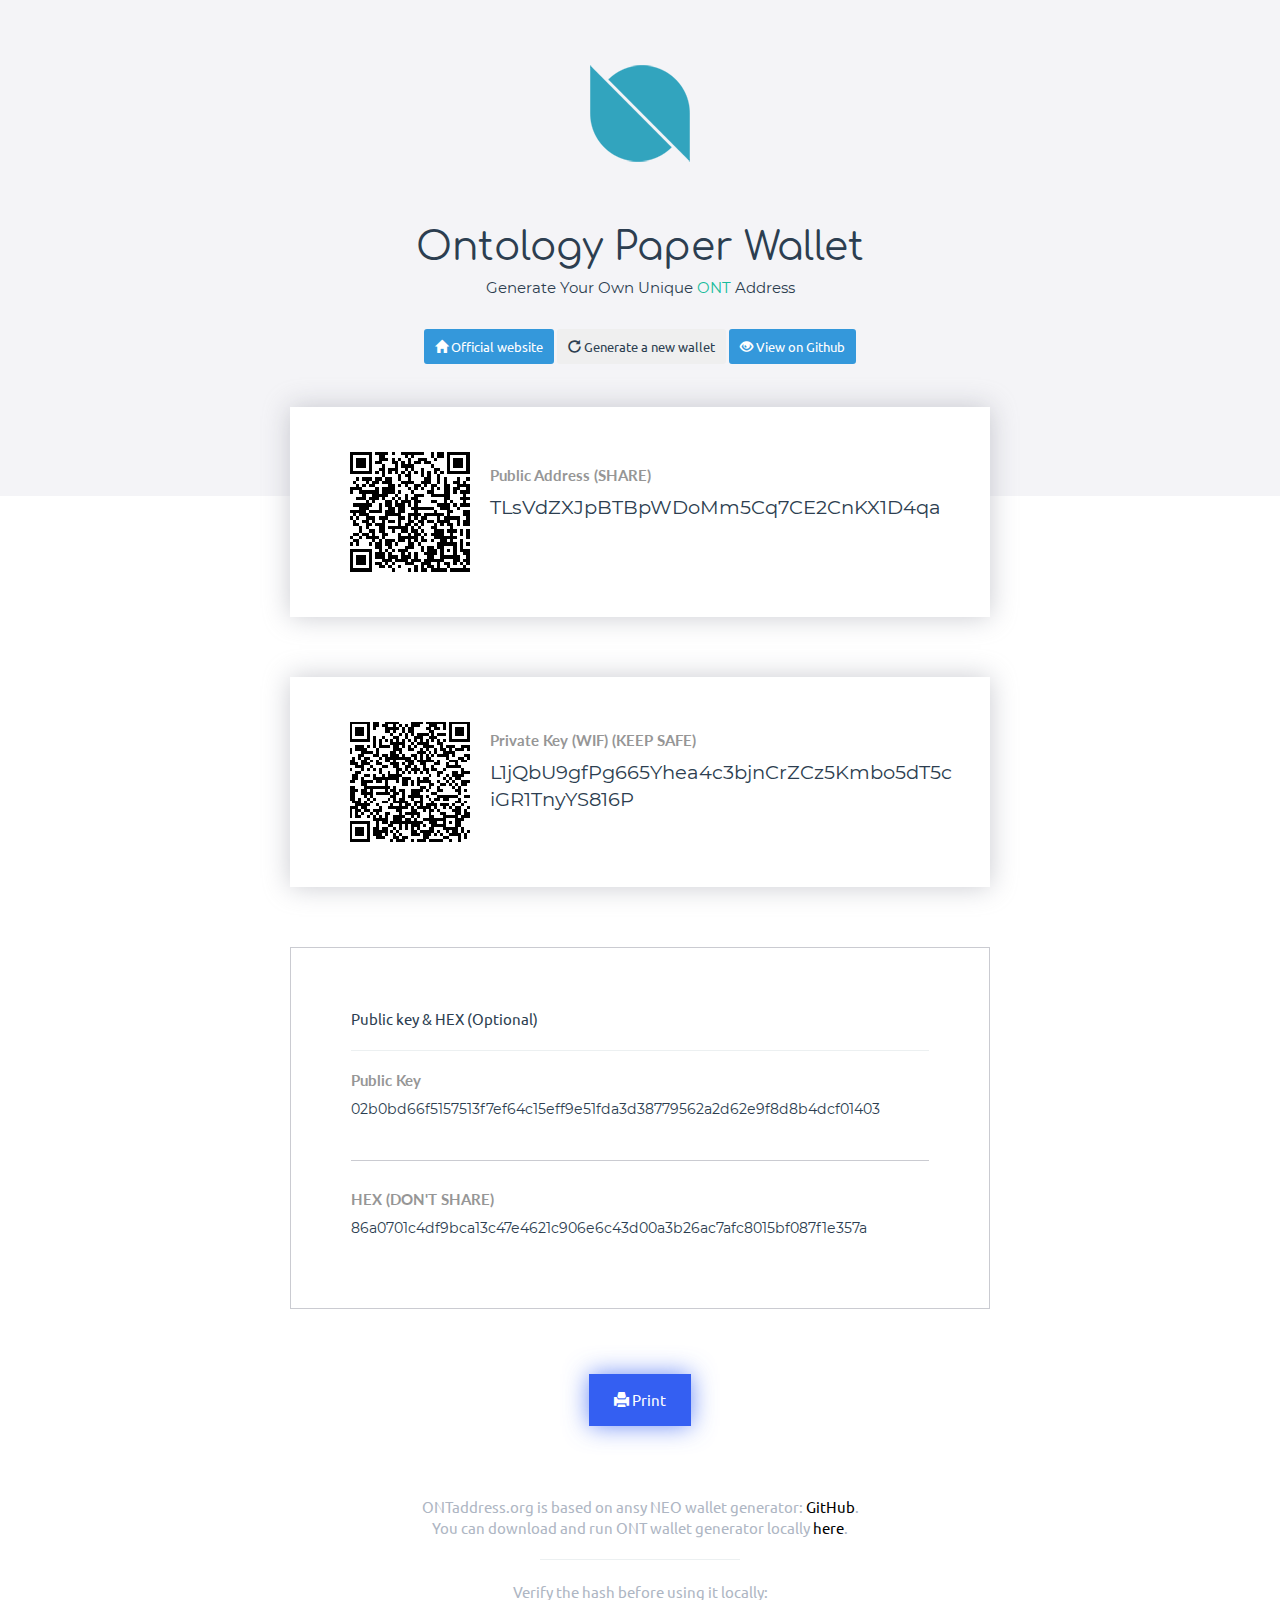
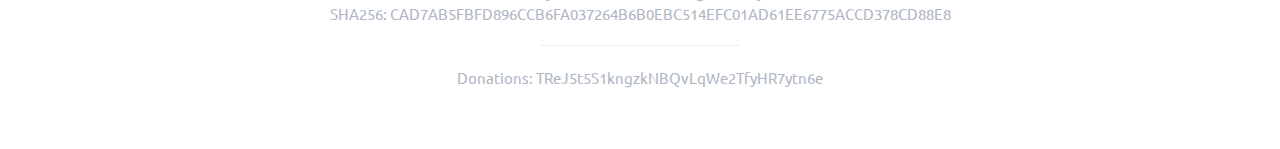
==== index.html @ ca71deea "Add files via upload" ====
<!DOCTYPE html><html> <head> <meta charset="utf-8"> <meta http-equiv="X-UA-Compatible" content="IE=edge,chrome=1"> <title>ONT - Ontology Paper Wallet Generator</title> <meta name="description" content="Offline paper wallet generator for (ONT) Ontology cryptocurrency. Print your own offline tamper resistant paper wallets to store ONT in 'cold storage'. Uses secure OntAddress.org open-source JavaScript key generator."> <meta name="keywords" content="ont,paperwallet,paper,wallet,cryptocurrency,ont.io,ontology"> <meta name="viewport" content="width=device-width, initial-scale=1"> <link rel="shortcut icon" href="images/favicon.png" type="image/x-icon"> <link rel="icon" href="images/favicon.ico" type="image/x-icon"> <link rel="stylesheet" href="css/bootstrap/css/bootstrap.min.css"> <link rel="stylesheet" href="css/main.min.css"> </head> <body><div id="root"></div><div class="container-fluid"> <div class="row"> <div class="col-md-12 bg-band-grey"> <div class="page-header text-center logo"><img src="images/logo.png" title="Ont Paper Wallet" alt="ONT Paper Wallet"></div></div><div class="col-md-12 bg-band-grey title-container"> <div class="page-header text-center"> <h1 class="site-title">Ontology Paper Wallet</h1> <h5 class="site-slogan noprint">Generate Your Own Unique <a href="http://ont.io" target="blank">ONT</a> Address</h5> <div class="noprint" id="new_wallet" style="display:none;"> <br><button type="button" class="btn btn-info btn-sm" onClick="location.href='https://ont.io';"><span aria-hidden="true" class="glyphicon glyphicon-home"></span> Official website</button> <button type="button" class="btn btn-sm" onClick="window.location.reload();"><span aria-hidden="true" class="glyphicon glyphicon-repeat"></span> Generate a new wallet</button> <button type="button" class="btn btn-info btn-sm" onClick="location.href='https://github.com/eskakatana/ontaddress.org';"><span aria-hidden="true" class="glyphicon glyphicon-eye-open"></span> View on Github</button></div></div></div></div><div class="noprint"><br><br><br><br></div><div id="loader" class="noprint"> <wallet> <div class="col-md-12"> <div class="address-block address-block-public"> <h5 style="text-align: center;">Generating a new paper wallet...</h5> <div class="cssload-loader"></div><div class="clearfix"></div></div></div></wallet> </div><div id="main_screen" style="display:none;"> <wallet> <div class="row after" style="display: block;"> <div class="col-md-12"> <div class="address-block address-block-public"> <div class="col-md-3"> <qrcode id="qrcodeAddress" size="100" class="primary"></qrcode> </div><div class="col-md-9"> <h5>Public Address (SHARE)</h5> <div id="address" class="hash address"></div></div><div class="clearfix"></div></div></div></div><div class="row after" style="display: block;"> <div class="col-md-12"> <div class="address-block"> <div class="col-md-3"> <qrcode id="qrcodeSecret" size="100" class="primary"></qrcode> </div><div class="col-md-9"> <h5>Private Key (WIF) (KEEP SAFE)</h5> <div id="secret" class="hash passphrase"></div></div><div class="clearfix"></div></div></div></div><div class="row noprint after" style="display: block;"> <div class="col-md-12"> <div class="key-data"> <p style="martin-bottom: 10px;">Public key & HEX (Optional)</p><hr> <div class="key-data-item"> <h5>Public Key</h5> <p id="public_key" class="hash" style="font-size: 94%;"></p></div><div class="key-data-item"> <h5>HEX (DON'T SHARE)</h5> <p id="hex_key" class="hash" style="font-size: 94%;"></p></div></div></div></div><div class="row noprint after" style="display: block;"> <div class="col-md-12 text-center"> <button type="button" onclick="window.print();return false;" class="btn btn-print"><span aria-hidden="true" class="glyphicon glyphicon-print"></span> Print </button> </div></div></wallet> </div><div class="footer text-center noprint">ONTaddress.org is based on ansy NEO wallet generator: <a href="https://github.com/snowypowers/ansy" target="blank">GitHub</a>.<br>You can download and run ONT wallet generator locally <a href="ont_pw.zip" target="blank">here</a>.<hr style="width:200px;">Verify the hash before using it locally:<br>SHA256: CAD7AB5FBFD896CCB6FA037264B6B0EBC514EFC01AD61EE6775ACCD378CD88E8<hr style="width:200px;">Donations: TReJ5t5S1kngzkNBQvLqWe2TfyHR7ytn6e</div></div></body><script src="js/script.min.js"></script><script src="js/jquery.min.js"></script><script src="js/qrcode.min.js"></script><script type="text/javascript">$(document).ready(function(){$('#gen').trigger('click');$('#loader').hide();$('#main_screen').show();$('#new_wallet').show();});</script></html>
---- css/main.min.css ----
@font-face{font-family:'Montserrat';font-style:normal;font-weight:400;src:url(../fonts/montserrat-v12-latin-regular.eot);src:local('Montserrat Regular'),local('Montserrat-Regular'),url('../fonts/montserrat-v12-latin-regular.eot?#iefix') format('embedded-opentype'),url(../fonts/montserrat-v12-latin-regular.woff2) format('woff2'),url(../fonts/montserrat-v12-latin-regular.woff) format('woff'),url(../fonts/montserrat-v12-latin-regular.ttf) format('truetype'),url('../fonts/montserrat-v12-latin-regular.svg#Montserrat') format('svg')}@font-face{font-family:'Comfortaa';font-style:normal;font-weight:400;src:url(../fonts/comfortaa-v12-latin-regular.eot);src:local('Comfortaa Regular'),local('Comfortaa-Regular'),url('../fonts/comfortaa-v12-latin-regular.eot?#iefix') format('embedded-opentype'),url(../fonts/comfortaa-v12-latin-regular.woff2) format('woff2'),url(../fonts/comfortaa-v12-latin-regular.woff) format('woff'),url(../fonts/comfortaa-v12-latin-regular.ttf) format('truetype'),url('../fonts/comfortaa-v12-latin-regular.svg#Comfortaa') format('svg')}@font-face{font-family:'Ubuntu';font-style:normal;font-weight:400;src:url(../fonts/ubuntu-v11-latin-regular.eot);src:local('Ubuntu Regular'),local('Ubuntu-Regular'),url('../fonts/ubuntu-v11-latin-regular.eot?#iefix') format('embedded-opentype'),url(../fonts/ubuntu-v11-latin-regular.woff2) format('woff2'),url(../fonts/ubuntu-v11-latin-regular.woff) format('woff'),url(../fonts/ubuntu-v11-latin-regular.ttf) format('truetype'),url('../fonts/ubuntu-v11-latin-regular.svg#Ubuntu') format('svg')}*{outline:0!important}.ng-cloak{display:none}body{font-family:"Ubuntu";margin-bottom:60px}.page-header{margin-top:0;padding-top:42px}.page-header h1 a{color:#222}.page-header h5 small{color:#999}.page-header h5 small a{color:#555}.page-header .version{color:#bbb}.page-header .gh-btns{height:28px}.page-header .gh-btns iframe{margin:0 5px!important}.page-header.logo{margin-top:0;margin-bottom:0;padding-top:63px;padding-bottom:0}.footer{margin-top:40px;color:#aeb6c3}.footer a{color:#000}.bg-band-grey{background:#f4f4f7}.title-container{padding-bottom:100px}.site-title{font-family:'Comfortaa',cursive}.site-slogan{font-family:'Montserrat',sans-serif}.wallet-icon{margin-bottom:60px;margin-top:-60px}.btn{font-family:'Ubuntu',sans-serif}wallet .btn-print,wallet .btn-save{margin:5px 0;padding:15px 25px;color:#000;background:#fff;border:0;border-radius:0;-webkit-box-shadow:0 0 25px 0 rgba(181,183,191,.72);-moz-box-shadow:0 0 25px 0 rgba(181,183,191,.72);box-shadow:0 0 25px 0 rgba(181,183,191,.72)}wallet .btn-print:hover,wallet .btn-save:hover{color:#345ff2;background:#fff;-webkit-box-shadow:0 0 25px 0 #b5b7bf;-moz-box-shadow:0 0 25px 0 #b5b7bf;box-shadow:0 0 25px 0 #b5b7bf}wallet .btn-print,wallet .btn-save{margin-bottom:30px;background:#345ff2;color:#fff;-webkit-box-shadow:0 0 25px 0 rgba(52,95,242,.72);-moz-box-shadow:0 0 25px 0 rgba(52,95,242,.72);box-shadow:0 0 25px 0 rgba(52,95,242,.72)}wallet .btn-print:hover,wallet .btn-save:hover{background:#0b3eec;color:#fff;-webkit-box-shadow:0 0 25px 0 #345ff2;-moz-box-shadow:0 0 25px 0 #345ff2;box-shadow:0 0 25px 0 #345ff2}wallet .hash{font-family:'Montserrat',sans-serif;word-wrap:break-word;cursor:pointer;font-size:100%}wallet .hash.address,wallet .hash.passphrase{font-size:130%}wallet .paper-wrapper{position:relative;margin-top:25px;margin-bottom:25px;cursor:default;border:1px solid #777}wallet .paper-wrapper *{position:absolute}wallet .paper-wrapper img{top:0;left:0}wallet .paper-wrapper .paper .address,wallet .paper-wrapper .paper .passphrase,wallet .paper-wrapper .paper .amount_label{white-space:nowrap;color:#2c2c2c}wallet .paper-wrapper .paper .passphrase_label,wallet .paper-wrapper .paper .address_label{white-space:nowrap;color:#eee}wallet .address-block{padding:20px;background-color:#fff;-webkit-box-shadow:0 0 25px 0 rgba(181,183,191,.72);-moz-box-shadow:0 0 25px 0 rgba(181,183,191,.72);box-shadow:0 0 25px 0 rgba(181,183,191,.72);width:100%;max-width:700px;margin:0 auto 60px}wallet .address-block-public{margin-top:-175px}wallet .address-block h5{color:#969696;font-weight:700;margin-top:35px}wallet .address-block-public h5{margin-top:40px}wallet .address-block .description{display:inline-block;margin:18px 0}wallet .address-block qrcode.primary{margin:25px;float:left}wallet .address-block qrcode.mobile{display:block;text-align:center;margin-top:10px}wallet .key-data{padding:60px;border:1px solid rgba(181,183,191,.72);width:100%;max-width:700px;margin:0 auto 60px}wallet .key-data-item{border-bottom:1px solid rgba(181,183,191,.72);padding-bottom:30px;margin-bottom:30px}wallet .key-data-item h5{color:#969696;font-weight:700}wallet .key-data-item:last-child{border-bottom:0;padding-bottom:0;margin-bottom:0}.cssload-loader{position:relative;width:6px;height:6px;margin:30px auto;border-radius:6px;background-color:#333;transform-origin:50% 50%;-o-transform-origin:50% 50%;-ms-transform-origin:50% 50%;-webkit-transform-origin:50% 50%;-moz-transform-origin:50% 50%;animation:cssload-loader 0.75s linear infinite;-o-animation:cssload-loader 0.75s linear infinite;-ms-animation:cssload-loader 0.75s linear infinite;-webkit-animation:cssload-loader 0.75s linear infinite;-moz-animation:cssload-loader 0.75s linear infinite}.cssload-loader:before{content:"";position:absolute;background-color:#333;top:0;left:-13px;height:6px;width:6px;border-radius:6px;opacity:.5}.cssload-loader:after{content:"";position:absolute;background-color:#333;top:0;left:13px;height:6px;width:6px;border-radius:6px;opacity:.5}@keyframes cssload-loader{0%{transform:rotate(0deg)}100%{transform:rotate(180deg)}}@-o-keyframes cssload-loader{0%{-o-transform:rotate(0deg)}100%{-o-transform:rotate(180deg)}}@-ms-keyframes cssload-loader{0%{-ms-transform:rotate(0deg)}100%{-ms-transform:rotate(180deg)}}@-webkit-keyframes cssload-loader{0%{-webkit-transform:rotate(0deg)}100%{-webkit-transform:rotate(180deg)}}@-moz-keyframes cssload-loader{0%{-moz-transform:rotate(0deg)}100%{-moz-transform:rotate(180deg)}}@media print{.noprint,.noprint *{display:none}.print,.print *{display:block}.hidden.print{display:block!important}wallet .hash.address,wallet .hash.passphrase{font-weight:400}wallet .address-block{margin-top:-15px!important;margin-bottom:0!important;padding:0!important}wallet .address-block img.print-logo{margin-left:30px}wallet .address-block qrcode.print{display:block!important;margin:0 15px;border:1px solid rgba(181,183,191,.72);padding:5px}wallet .address-block h5{color:#969696!important;padding-top:10px!important}wallet .address-block.print-logo{margin-top:20px!important}wallet .address-block-public h5{padding-top:30px!important}}
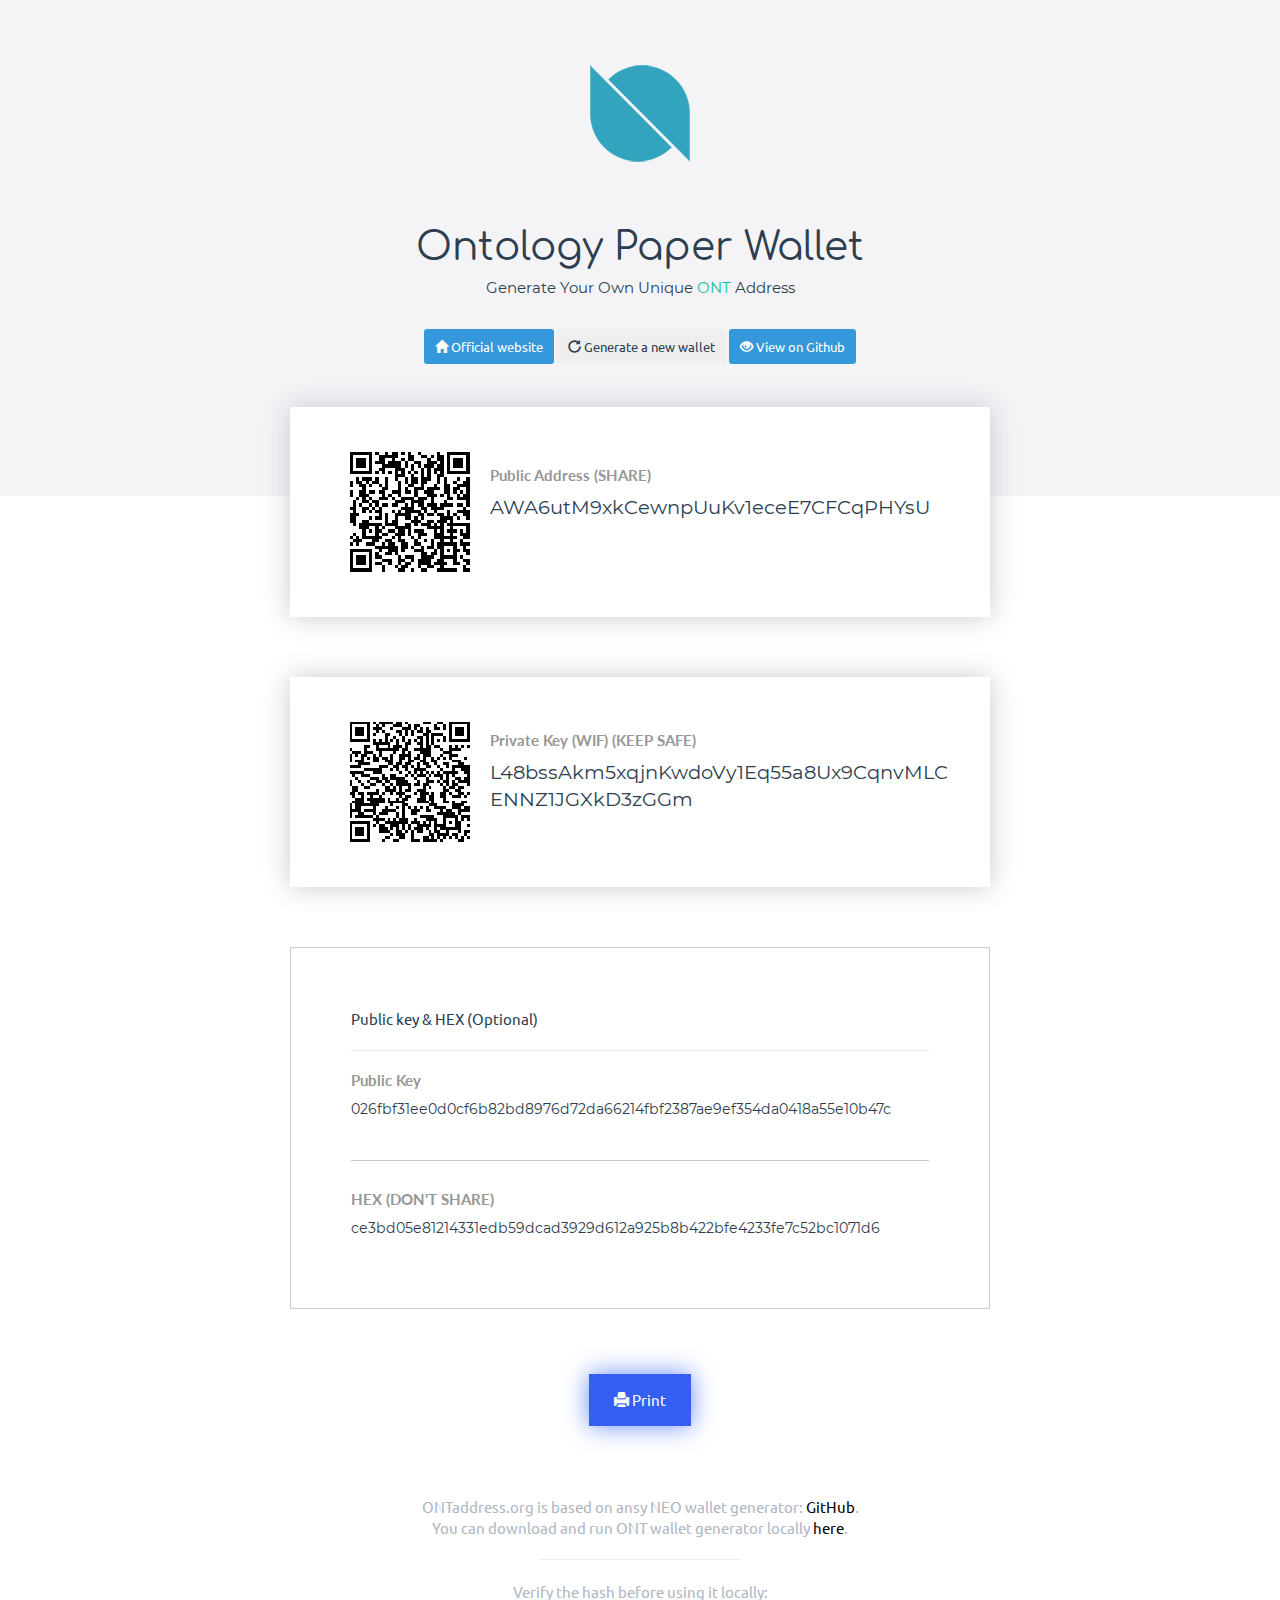
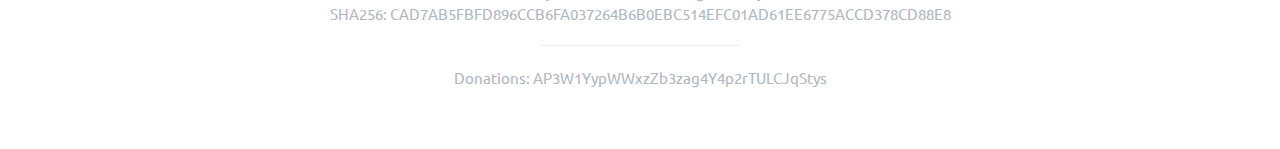
==== commit e8627d1a: "Update index.html" ====
--- a/index.html
+++ b/index.html
@@ -1 +1 @@
-<!DOCTYPE html><html> <head> <meta charset="utf-8"> <meta http-equiv="X-UA-Compatible" content="IE=edge,chrome=1"> <title>ONT - Ontology Paper Wallet Generator</title> <meta name="description" content="Offline paper wallet generator for (ONT) Ontology cryptocurrency. Print your own offline tamper resistant paper wallets to store ONT in 'cold storage'. Uses secure OntAddress.org open-source JavaScript key generator."> <meta name="keywords" content="ont,paperwallet,paper,wallet,cryptocurrency,ont.io,ontology"> <meta name="viewport" content="width=device-width, initial-scale=1"> <link rel="shortcut icon" href="images/favicon.png" type="image/x-icon"> <link rel="icon" href="images/favicon.ico" type="image/x-icon"> <link rel="stylesheet" href="css/bootstrap/css/bootstrap.min.css"> <link rel="stylesheet" href="css/main.min.css"> </head> <body><div id="root"></div><div class="container-fluid"> <div class="row"> <div class="col-md-12 bg-band-grey"> <div class="page-header text-center logo"><img src="images/logo.png" title="Ont Paper Wallet" alt="ONT Paper Wallet"></div></div><div class="col-md-12 bg-band-grey title-container"> <div class="page-header text-center"> <h1 class="site-title">Ontology Paper Wallet</h1> <h5 class="site-slogan noprint">Generate Your Own Unique <a href="http://ont.io" target="blank">ONT</a> Address</h5> <div class="noprint" id="new_wallet" style="display:none;"> <br><button type="button" class="btn btn-info btn-sm" onClick="location.href='https://ont.io';"><span aria-hidden="true" class="glyphicon glyphicon-home"></span> Official website</button> <button type="button" class="btn btn-sm" onClick="window.location.reload();"><span aria-hidden="true" class="glyphicon glyphicon-repeat"></span> Generate a new wallet</button> <button type="button" class="btn btn-info btn-sm" onClick="location.href='https://github.com/eskakatana/ontaddress.org';"><span aria-hidden="true" class="glyphicon glyphicon-eye-open"></span> View on Github</button></div></div></div></div><div class="noprint"><br><br><br><br></div><div id="loader" class="noprint"> <wallet> <div class="col-md-12"> <div class="address-block address-block-public"> <h5 style="text-align: center;">Generating a new paper wallet...</h5> <div class="cssload-loader"></div><div class="clearfix"></div></div></div></wallet> </div><div id="main_screen" style="display:none;"> <wallet> <div class="row after" style="display: block;"> <div class="col-md-12"> <div class="address-block address-block-public"> <div class="col-md-3"> <qrcode id="qrcodeAddress" size="100" class="primary"></qrcode> </div><div class="col-md-9"> <h5>Public Address (SHARE)</h5> <div id="address" class="hash address"></div></div><div class="clearfix"></div></div></div></div><div class="row after" style="display: block;"> <div class="col-md-12"> <div class="address-block"> <div class="col-md-3"> <qrcode id="qrcodeSecret" size="100" class="primary"></qrcode> </div><div class="col-md-9"> <h5>Private Key (WIF) (KEEP SAFE)</h5> <div id="secret" class="hash passphrase"></div></div><div class="clearfix"></div></div></div></div><div class="row noprint after" style="display: block;"> <div class="col-md-12"> <div class="key-data"> <p style="martin-bottom: 10px;">Public key & HEX (Optional)</p><hr> <div class="key-data-item"> <h5>Public Key</h5> <p id="public_key" class="hash" style="font-size: 94%;"></p></div><div class="key-data-item"> <h5>HEX (DON'T SHARE)</h5> <p id="hex_key" class="hash" style="font-size: 94%;"></p></div></div></div></div><div class="row noprint after" style="display: block;"> <div class="col-md-12 text-center"> <button type="button" onclick="window.print();return false;" class="btn btn-print"><span aria-hidden="true" class="glyphicon glyphicon-print"></span> Print </button> </div></div></wallet> </div><div class="footer text-center noprint">ONTaddress.org is based on ansy NEO wallet generator: <a href="https://github.com/snowypowers/ansy" target="blank">GitHub</a>.<br>You can download and run ONT wallet generator locally <a href="ont_pw.zip" target="blank">here</a>.<hr style="width:200px;">Verify the hash before using it locally:<br>SHA256: CAD7AB5FBFD896CCB6FA037264B6B0EBC514EFC01AD61EE6775ACCD378CD88E8<hr style="width:200px;">Donations: TReJ5t5S1kngzkNBQvLqWe2TfyHR7ytn6e</div></div></body><script src="js/script.min.js"></script><script src="js/jquery.min.js"></script><script src="js/qrcode.min.js"></script><script type="text/javascript">$(document).ready(function(){$('#gen').trigger('click');$('#loader').hide();$('#main_screen').show();$('#new_wallet').show();});</script></html>+<!DOCTYPE html><html> <head> <meta charset="utf-8"> <meta http-equiv="X-UA-Compatible" content="IE=edge,chrome=1"> <title>ONT - Ontology Paper Wallet Generator</title> <meta name="description" content="Offline paper wallet generator for (ONT) Ontology cryptocurrency. Print your own offline tamper resistant paper wallets to store ONT in 'cold storage'. Uses secure OntAddress.org open-source JavaScript key generator."> <meta name="keywords" content="ont,paperwallet,paper,wallet,cryptocurrency,ont.io,ontology"> <meta name="viewport" content="width=device-width, initial-scale=1"> <link rel="shortcut icon" href="images/favicon.png" type="image/x-icon"> <link rel="icon" href="images/favicon.ico" type="image/x-icon"> <link rel="stylesheet" href="css/bootstrap/css/bootstrap.min.css"> <link rel="stylesheet" href="css/main.min.css"> </head> <body><div id="root"></div><div class="container-fluid"> <div class="row"> <div class="col-md-12 bg-band-grey"> <div class="page-header text-center logo"><img src="images/logo.png" title="Ont Paper Wallet" alt="ONT Paper Wallet"></div></div><div class="col-md-12 bg-band-grey title-container"> <div class="page-header text-center"> <h1 class="site-title">Ontology Paper Wallet</h1> <h5 class="site-slogan noprint">Generate Your Own Unique <a href="http://ont.io" target="blank">ONT</a> Address</h5> <div class="noprint" id="new_wallet" style="display:none;"> <br><button type="button" class="btn btn-info btn-sm" onClick="location.href='https://ont.io';"><span aria-hidden="true" class="glyphicon glyphicon-home"></span> Official website</button> <button type="button" class="btn btn-sm" onClick="window.location.reload();"><span aria-hidden="true" class="glyphicon glyphicon-repeat"></span> Generate a new wallet</button> <button type="button" class="btn btn-info btn-sm" onClick="location.href='https://github.com/eskakatana/ontaddress.org';"><span aria-hidden="true" class="glyphicon glyphicon-eye-open"></span> View on Github</button></div></div></div></div><div class="noprint"><br><br><br><br></div><div id="loader" class="noprint"> <wallet> <div class="col-md-12"> <div class="address-block address-block-public"> <h5 style="text-align: center;">Generating a new paper wallet...</h5> <div class="cssload-loader"></div><div class="clearfix"></div></div></div></wallet> </div><div id="main_screen" style="display:none;"> <wallet> <div class="row after" style="display: block;"> <div class="col-md-12"> <div class="address-block address-block-public"> <div class="col-md-3"> <qrcode id="qrcodeAddress" size="100" class="primary"></qrcode> </div><div class="col-md-9"> <h5>Public Address (SHARE)</h5> <div id="address" class="hash address"></div></div><div class="clearfix"></div></div></div></div><div class="row after" style="display: block;"> <div class="col-md-12"> <div class="address-block"> <div class="col-md-3"> <qrcode id="qrcodeSecret" size="100" class="primary"></qrcode> </div><div class="col-md-9"> <h5>Private Key (WIF) (KEEP SAFE)</h5> <div id="secret" class="hash passphrase"></div></div><div class="clearfix"></div></div></div></div><div class="row noprint after" style="display: block;"> <div class="col-md-12"> <div class="key-data"> <p style="martin-bottom: 10px;">Public key & HEX (Optional)</p><hr> <div class="key-data-item"> <h5>Public Key</h5> <p id="public_key" class="hash" style="font-size: 94%;"></p></div><div class="key-data-item"> <h5>HEX (DON'T SHARE)</h5> <p id="hex_key" class="hash" style="font-size: 94%;"></p></div></div></div></div><div class="row noprint after" style="display: block;"> <div class="col-md-12 text-center"> <button type="button" onclick="window.print();return false;" class="btn btn-print"><span aria-hidden="true" class="glyphicon glyphicon-print"></span> Print </button> </div></div></wallet> </div><div class="footer text-center noprint">ONTaddress.org is based on ansy NEO wallet generator: <a href="https://github.com/snowypowers/ansy" target="blank">GitHub</a>.<br>You can download and run ONT wallet generator locally <a href="ont_pw.zip" target="blank">here</a>.<hr style="width:200px;">Verify the hash before using it locally:<br>SHA256: CAD7AB5FBFD896CCB6FA037264B6B0EBC514EFC01AD61EE6775ACCD378CD88E8<hr style="width:200px;">Donations: AP3W1YypWWxzZb3zag4Y4p2rTULCJqStys</div></div></body><script src="js/script.min.js"></script><script src="js/jquery.min.js"></script><script src="js/qrcode.min.js"></script><script type="text/javascript">$(document).ready(function(){$('#gen').trigger('click');$('#loader').hide();$('#main_screen').show();$('#new_wallet').show();});</script></html>
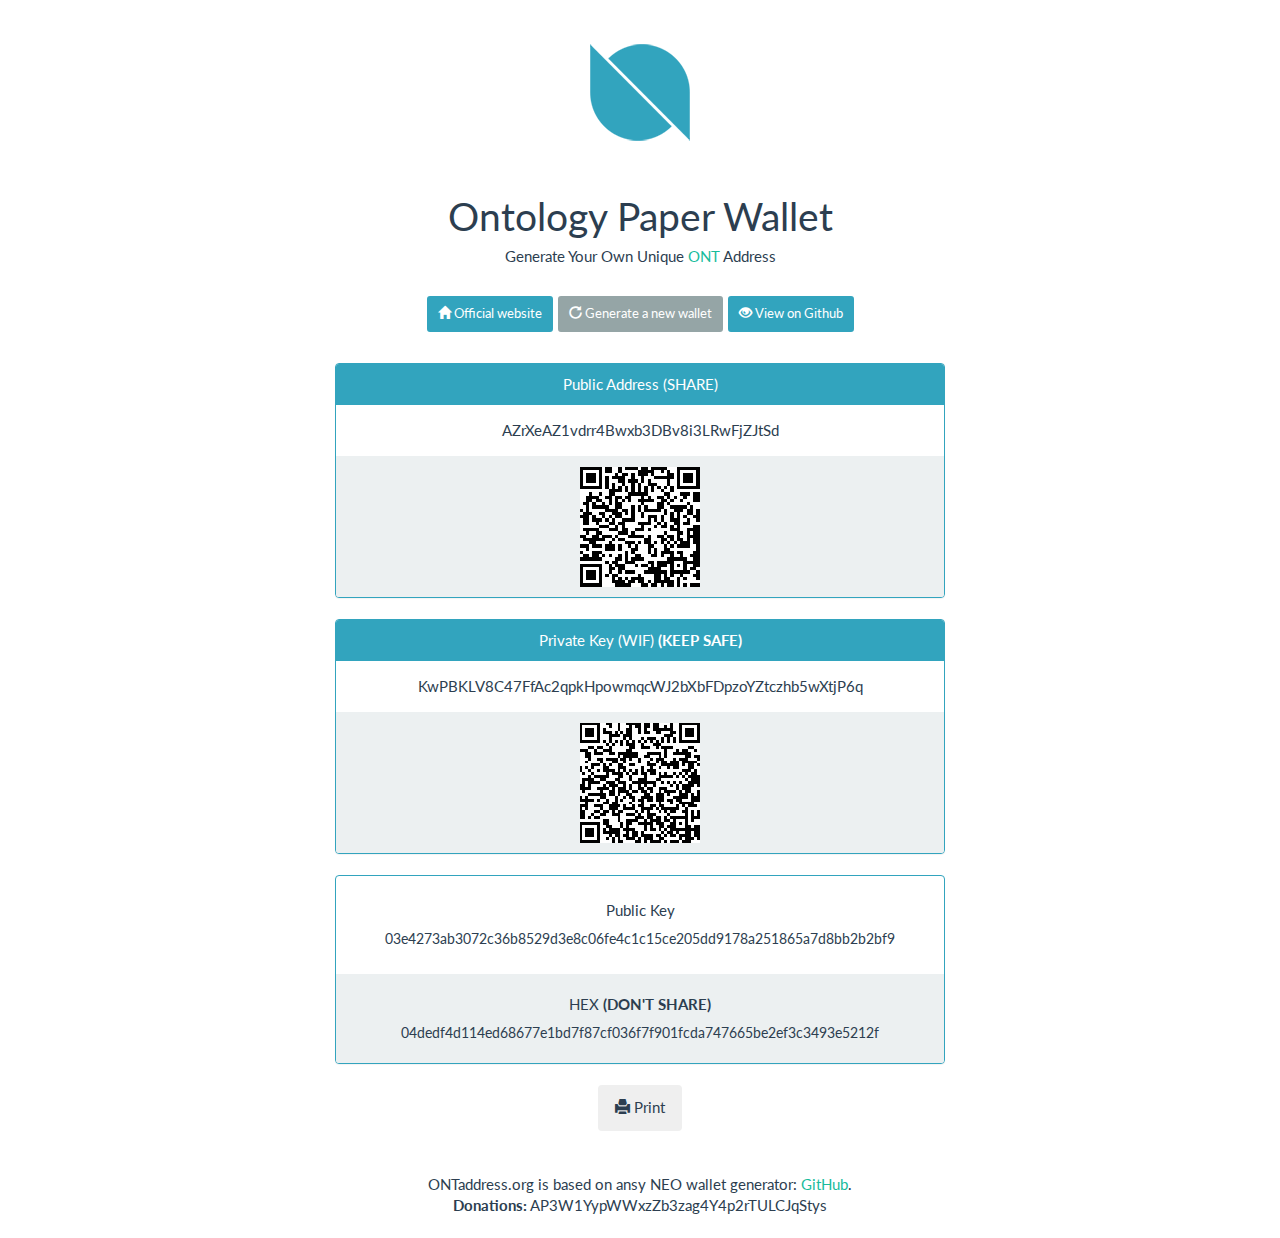
==== commit 8fc17c2a: "Add files via upload" ====
--- a/index.html
+++ b/index.html
@@ -1 +1 @@
-<!DOCTYPE html><html> <head> <meta charset="utf-8"> <meta http-equiv="X-UA-Compatible" content="IE=edge,chrome=1"> <title>ONT - Ontology Paper Wallet Generator</title> <meta name="description" content="Offline paper wallet generator for (ONT) Ontology cryptocurrency. Print your own offline tamper resistant paper wallets to store ONT in 'cold storage'. Uses secure OntAddress.org open-source JavaScript key generator."> <meta name="keywords" content="ont,paperwallet,paper,wallet,cryptocurrency,ont.io,ontology"> <meta name="viewport" content="width=device-width, initial-scale=1"> <link rel="shortcut icon" href="images/favicon.png" type="image/x-icon"> <link rel="icon" href="images/favicon.ico" type="image/x-icon"> <link rel="stylesheet" href="css/bootstrap/css/bootstrap.min.css"> <link rel="stylesheet" href="css/main.min.css"> </head> <body><div id="root"></div><div class="container-fluid"> <div class="row"> <div class="col-md-12 bg-band-grey"> <div class="page-header text-center logo"><img src="images/logo.png" title="Ont Paper Wallet" alt="ONT Paper Wallet"></div></div><div class="col-md-12 bg-band-grey title-container"> <div class="page-header text-center"> <h1 class="site-title">Ontology Paper Wallet</h1> <h5 class="site-slogan noprint">Generate Your Own Unique <a href="http://ont.io" target="blank">ONT</a> Address</h5> <div class="noprint" id="new_wallet" style="display:none;"> <br><button type="button" class="btn btn-info btn-sm" onClick="location.href='https://ont.io';"><span aria-hidden="true" class="glyphicon glyphicon-home"></span> Official website</button> <button type="button" class="btn btn-sm" onClick="window.location.reload();"><span aria-hidden="true" class="glyphicon glyphicon-repeat"></span> Generate a new wallet</button> <button type="button" class="btn btn-info btn-sm" onClick="location.href='https://github.com/eskakatana/ontaddress.org';"><span aria-hidden="true" class="glyphicon glyphicon-eye-open"></span> View on Github</button></div></div></div></div><div class="noprint"><br><br><br><br></div><div id="loader" class="noprint"> <wallet> <div class="col-md-12"> <div class="address-block address-block-public"> <h5 style="text-align: center;">Generating a new paper wallet...</h5> <div class="cssload-loader"></div><div class="clearfix"></div></div></div></wallet> </div><div id="main_screen" style="display:none;"> <wallet> <div class="row after" style="display: block;"> <div class="col-md-12"> <div class="address-block address-block-public"> <div class="col-md-3"> <qrcode id="qrcodeAddress" size="100" class="primary"></qrcode> </div><div class="col-md-9"> <h5>Public Address (SHARE)</h5> <div id="address" class="hash address"></div></div><div class="clearfix"></div></div></div></div><div class="row after" style="display: block;"> <div class="col-md-12"> <div class="address-block"> <div class="col-md-3"> <qrcode id="qrcodeSecret" size="100" class="primary"></qrcode> </div><div class="col-md-9"> <h5>Private Key (WIF) (KEEP SAFE)</h5> <div id="secret" class="hash passphrase"></div></div><div class="clearfix"></div></div></div></div><div class="row noprint after" style="display: block;"> <div class="col-md-12"> <div class="key-data"> <p style="martin-bottom: 10px;">Public key & HEX (Optional)</p><hr> <div class="key-data-item"> <h5>Public Key</h5> <p id="public_key" class="hash" style="font-size: 94%;"></p></div><div class="key-data-item"> <h5>HEX (DON'T SHARE)</h5> <p id="hex_key" class="hash" style="font-size: 94%;"></p></div></div></div></div><div class="row noprint after" style="display: block;"> <div class="col-md-12 text-center"> <button type="button" onclick="window.print();return false;" class="btn btn-print"><span aria-hidden="true" class="glyphicon glyphicon-print"></span> Print </button> </div></div></wallet> </div><div class="footer text-center noprint">ONTaddress.org is based on ansy NEO wallet generator: <a href="https://github.com/snowypowers/ansy" target="blank">GitHub</a>.<br>You can download and run ONT wallet generator locally <a href="ont_pw.zip" target="blank">here</a>.<hr style="width:200px;">Verify the hash before using it locally:<br>SHA256: CAD7AB5FBFD896CCB6FA037264B6B0EBC514EFC01AD61EE6775ACCD378CD88E8<hr style="width:200px;">Donations: AP3W1YypWWxzZb3zag4Y4p2rTULCJqStys</div></div></body><script src="js/script.min.js"></script><script src="js/jquery.min.js"></script><script src="js/qrcode.min.js"></script><script type="text/javascript">$(document).ready(function(){$('#gen').trigger('click');$('#loader').hide();$('#main_screen').show();$('#new_wallet').show();});</script></html>
+<!DOCTYPE html><html> <head> <meta charset="utf-8"> <meta http-equiv="X-UA-Compatible" content="IE=edge,chrome=1"> <title>ONT - Ontology Paper Wallet Generator</title> <meta name="description" content="Offline paper wallet generator for (ONT) Ontology cryptocurrency. Print your own offline tamper resistant paper wallets to store ONT in 'cold storage'. Uses secure OntAddress.org open-source JavaScript key generator."> <meta name="keywords" content="ont,paperwallet,paper,wallet,cryptocurrency,ont.io,ontology"> <meta name="viewport" content="width=device-width, initial-scale=1"> <link rel="shortcut icon" href="images/favicon.png" type="image/x-icon"> <link rel="icon" href="images/favicon.ico" type="image/x-icon"> <link rel="stylesheet" href="css/bootstrap/css/bootstrap.min.css"></head> <body><div id="root"></div><div class="container-fluid"> <div class="row"> <div class="col-md-12 bg-band-grey"> <div class="page-header text-center logo hidden-print" style="margin-bottom: 0px;"><img src="images/logo.png" title="Ont Paper Wallet" alt="ONT Paper Wallet"></div></div><div class="col-md-12 bg-band-grey title-container"> <div class="page-header text-center"> <h1 class="site-title">Ontology Paper Wallet</h1> <h5 class="site-slogan hidden-print">Generate Your Own Unique <a href="http://ont.io" target="blank">ONT</a> Address</h5> <div id="new_wallet" style="display:none;"><br><a href="https://ont.io" class="btn btn-info btn-sm hidden-print" style="margin-right: 5px;"><span aria-hidden="true" class="glyphicon glyphicon-home"></span> Official website</a><a href="index.html" class="btn btn-default btn-sm hidden-print" style="margin-right: 5px;"><span aria-hidden="true" class="glyphicon glyphicon-repeat"></span> Generate a new wallet</a><a href="https://github.com/eskakatana/ontaddress.org" class="btn btn-info btn-sm hidden-print"><span aria-hidden="true" class="glyphicon glyphicon-eye-open"></span> View on Github</a></div></div></div></div><div id="loader"> <div class="col-md-12"> <div class="address-block address-block-public"> <h5 style="text-align: center;">Generating a new paper wallet...</h5><center><img src="images/ajax-loader.gif" width="200" height="200" alt="geneating a new wallet..."/></center><div class="cssload-loader"></div><div class="clearfix"></div></div></div></div><div id="main_screen" style="display:none;"><div class="row"><div class="col-md-3"></div><div class="col-md-6"><center><div class="panel panel-info"><div class="panel-heading" style="padding: 1px;"><h5>Public Address (SHARE)</h5></div><div class="panel-body"><div id="address" class="hash address"></div></div><div class="panel-footer"><qrcode id="qrcodeAddress" size="100" class="primary"></qrcode></div></div><div class="panel panel-info"><div class="panel-heading" style="padding: 1px;"><h5>Private Key (WIF) <b>(KEEP SAFE)</b></h5></div><div class="panel-body"><div id="secret" class="hash passphrase"></div></div><div class="panel-footer"><qrcode id="qrcodeSecret" size="100" class="primary"></qrcode></div></div></center></div><div class="col-md-3"></div></div><div class="row"><div class="col-md-3"></div><div class="col-md-6"><center><div class="panel panel-info"><div class="panel-body"><h5>Public Key</h5><p id="public_key" class="hash" style="font-size: 94%;"></p></div><div class="panel-footer"><h5>HEX <b>(DON'T SHARE)</b></h5><p id="hex_key" class="hash" style="font-size: 94%;"></p></div></div></center></div><div class="col-md-3"></div></div><center><button type="button" onclick="window.print();return false;" class="btn btn-print hidden-print"><span aria-hidden="true" class="glyphicon glyphicon-print"></span> Print </button></center><br></div><center><div class="hidden-print"><br>ONTaddress.org is based on ansy NEO wallet generator: <a href="https://github.com/snowypowers/ansy" target="blank">GitHub</a>.<br><b>Donations:</b> AP3W1YypWWxzZb3zag4Y4p2rTULCJqStys<br><br></div></center></div><div id="remove_cache"></div></body><script src="js/script.min.js"></script><script src="js/jquery.min.js"></script><script src="js/qrcode.min.js"></script><script type="text/javascript">$(document).ready(function(){$('#gen').trigger('click');$('#loader').hide();$('#main_screen').show();$('#new_wallet').show();});</script></html>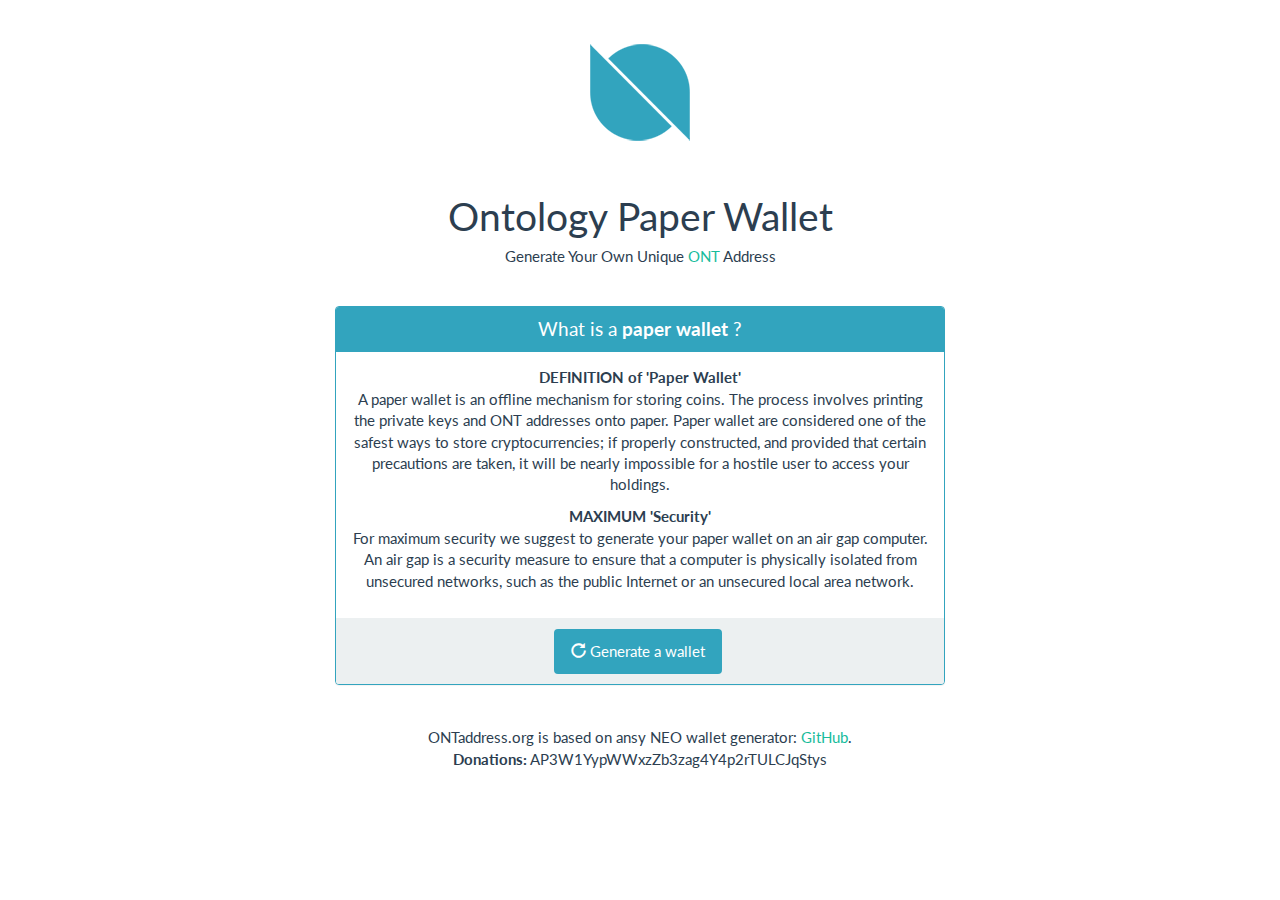
==== commit 8fcd1091: "Add files via upload" ====
--- a/index.html
+++ b/index.html
@@ -1 +1,72 @@
-<!DOCTYPE html><html> <head> <meta charset="utf-8"> <meta http-equiv="X-UA-Compatible" content="IE=edge,chrome=1"> <title>ONT - Ontology Paper Wallet Generator</title> <meta name="description" content="Offline paper wallet generator for (ONT) Ontology cryptocurrency. Print your own offline tamper resistant paper wallets to store ONT in 'cold storage'. Uses secure OntAddress.org open-source JavaScript key generator."> <meta name="keywords" content="ont,paperwallet,paper,wallet,cryptocurrency,ont.io,ontology"> <meta name="viewport" content="width=device-width, initial-scale=1"> <link rel="shortcut icon" href="images/favicon.png" type="image/x-icon"> <link rel="icon" href="images/favicon.ico" type="image/x-icon"> <link rel="stylesheet" href="css/bootstrap/css/bootstrap.min.css"></head> <body><div id="root"></div><div class="container-fluid"> <div class="row"> <div class="col-md-12 bg-band-grey"> <div class="page-header text-center logo hidden-print" style="margin-bottom: 0px;"><img src="images/logo.png" title="Ont Paper Wallet" alt="ONT Paper Wallet"></div></div><div class="col-md-12 bg-band-grey title-container"> <div class="page-header text-center"> <h1 class="site-title">Ontology Paper Wallet</h1> <h5 class="site-slogan hidden-print">Generate Your Own Unique <a href="http://ont.io" target="blank">ONT</a> Address</h5> <div id="new_wallet" style="display:none;"><br><a href="https://ont.io" class="btn btn-info btn-sm hidden-print" style="margin-right: 5px;"><span aria-hidden="true" class="glyphicon glyphicon-home"></span> Official website</a><a href="index.html" class="btn btn-default btn-sm hidden-print" style="margin-right: 5px;"><span aria-hidden="true" class="glyphicon glyphicon-repeat"></span> Generate a new wallet</a><a href="https://github.com/eskakatana/ontaddress.org" class="btn btn-info btn-sm hidden-print"><span aria-hidden="true" class="glyphicon glyphicon-eye-open"></span> View on Github</a></div></div></div></div><div id="loader"> <div class="col-md-12"> <div class="address-block address-block-public"> <h5 style="text-align: center;">Generating a new paper wallet...</h5><center><img src="images/ajax-loader.gif" width="200" height="200" alt="geneating a new wallet..."/></center><div class="cssload-loader"></div><div class="clearfix"></div></div></div></div><div id="main_screen" style="display:none;"><div class="row"><div class="col-md-3"></div><div class="col-md-6"><center><div class="panel panel-info"><div class="panel-heading" style="padding: 1px;"><h5>Public Address (SHARE)</h5></div><div class="panel-body"><div id="address" class="hash address"></div></div><div class="panel-footer"><qrcode id="qrcodeAddress" size="100" class="primary"></qrcode></div></div><div class="panel panel-info"><div class="panel-heading" style="padding: 1px;"><h5>Private Key (WIF) <b>(KEEP SAFE)</b></h5></div><div class="panel-body"><div id="secret" class="hash passphrase"></div></div><div class="panel-footer"><qrcode id="qrcodeSecret" size="100" class="primary"></qrcode></div></div></center></div><div class="col-md-3"></div></div><div class="row"><div class="col-md-3"></div><div class="col-md-6"><center><div class="panel panel-info"><div class="panel-body"><h5>Public Key</h5><p id="public_key" class="hash" style="font-size: 94%;"></p></div><div class="panel-footer"><h5>HEX <b>(DON'T SHARE)</b></h5><p id="hex_key" class="hash" style="font-size: 94%;"></p></div></div></center></div><div class="col-md-3"></div></div><center><button type="button" onclick="window.print();return false;" class="btn btn-print hidden-print"><span aria-hidden="true" class="glyphicon glyphicon-print"></span> Print </button></center><br></div><center><div class="hidden-print"><br>ONTaddress.org is based on ansy NEO wallet generator: <a href="https://github.com/snowypowers/ansy" target="blank">GitHub</a>.<br><b>Donations:</b> AP3W1YypWWxzZb3zag4Y4p2rTULCJqStys<br><br></div></center></div><div id="remove_cache"></div></body><script src="js/script.min.js"></script><script src="js/jquery.min.js"></script><script src="js/qrcode.min.js"></script><script type="text/javascript">$(document).ready(function(){$('#gen').trigger('click');$('#loader').hide();$('#main_screen').show();$('#new_wallet').show();});</script></html>+<!DOCTYPE html>
+<html>
+	<head>
+		<meta charset="utf-8">
+		<meta http-equiv="X-UA-Compatible" content="IE=edge,chrome=1">
+		<title>ONT - Ontology Paper Wallet Generator</title>
+		<meta name="description" content="Offline paper wallet generator for (ONT) Ontology cryptocurrency. Print your own offline tamper resistant paper wallets to store ONT in 'cold storage'. Uses secure OntAddress.org open-source JavaScript key generator.">
+		<meta name="keywords" content="ont,paperwallet,paper,wallet,cryptocurrency,ont.io,ontology">
+		<meta name="viewport" content="width=device-width, initial-scale=1">
+		<link rel="shortcut icon" href="images/favicon.png" type="image/x-icon">
+		<link rel="icon" href="images/favicon.ico" type="image/x-icon">
+		<link rel="stylesheet" href="css/bootstrap/css/bootstrap.min.css">
+	</head>
+	<body>
+		<div id="root"></div>
+		<div class="container-fluid"> 
+			<div class="row"> 
+				<div class="col-md-12 bg-band-grey"> 
+					<div class="page-header text-center logo hidden-print" style="margin-bottom: 0px;">
+						<img src="images/logo.png" title="Ont Paper Wallet" alt="ONT Paper Wallet">
+					</div>
+				</div>
+				<div class="col-md-12 bg-band-grey title-container"> 
+					<div class="page-header text-center"> 
+						<h1 class="site-title">Ontology Paper Wallet</h1> 
+						<h5 class="site-slogan hidden-print">Generate Your Own Unique <a href="http://ont.io" target="blank">ONT</a> Address</h5> 
+						<div id="new_wallet" style="display:none;">
+							<br>
+							<a href="https://ont.io" class="btn btn-info btn-sm hidden-print" style="margin-right: 5px;">
+								<span aria-hidden="true" class="glyphicon glyphicon-home"></span> Official website
+							</a>
+							
+							<a href="https://github.com/eskakatana/ontaddress.org" class="btn btn-info btn-sm hidden-print">
+								<span aria-hidden="true" class="glyphicon glyphicon-eye-open"></span> View on Github
+							</a>
+						</div>
+					</div>
+				</div>
+			</div>
+				
+			<div id="main_screen" style="display:none;">
+				<div class="row">
+					<div class="col-md-3"></div>
+					<div class="col-md-6">
+						<center>
+							<div class="panel panel-info">
+								<div class="panel-heading" style="padding: 1px;">
+									<h4>What is a <b>paper wallet</b> ?</h4>
+								</div>
+								<div class="panel-body">
+									<b>DEFINITION of 'Paper Wallet'</b>
+
+<p>A paper wallet is an offline mechanism for storing coins. The process involves printing the private keys and ONT addresses onto paper. Paper wallet are considered one of the safest ways to store cryptocurrencies; if properly constructed, and provided that certain precautions are taken, it will be nearly impossible for a hostile user to access your holdings.</p>
+
+<b>MAXIMUM 'Security'</b>
+
+<p>For maximum security we suggest to generate your paper wallet on an air gap computer. An air gap is a security measure to ensure that a computer is physically isolated from unsecured networks, such as the public Internet or an unsecured local area network.</p>
+								</div>
+								<div class="panel-footer">
+									<a href="wallet.html" class="btn btn-info hidden-print" style="margin-right: 5px;">
+								<span aria-hidden="true" class="glyphicon glyphicon-repeat"></span> Generate a wallet
+							</a>
+								</div>
+							</div>
+						</center>
+					</div>
+					<div class="col-md-3"></div>
+				</div>				
+			</div>
+			<center>
+				<div class="hidden-print">
+					<br>ONTaddress.org is based on ansy NEO wallet generator: <a href="https://github.com/snowypowers/ansy" target="blank">GitHub</a>.<br><b>Donations:</b> AP3W1YypWWxzZb3zag4Y4p2rTULCJqStys<br><br></div></center></div><div id="remove_cache"></div></body><script src="js/script.min.js"></script><script src="js/jquery.min.js"></script><script src="js/qrcode.min.js"></script><script type="text/javascript">$(document).ready(function(){$('#main_screen').show();});</script></html>